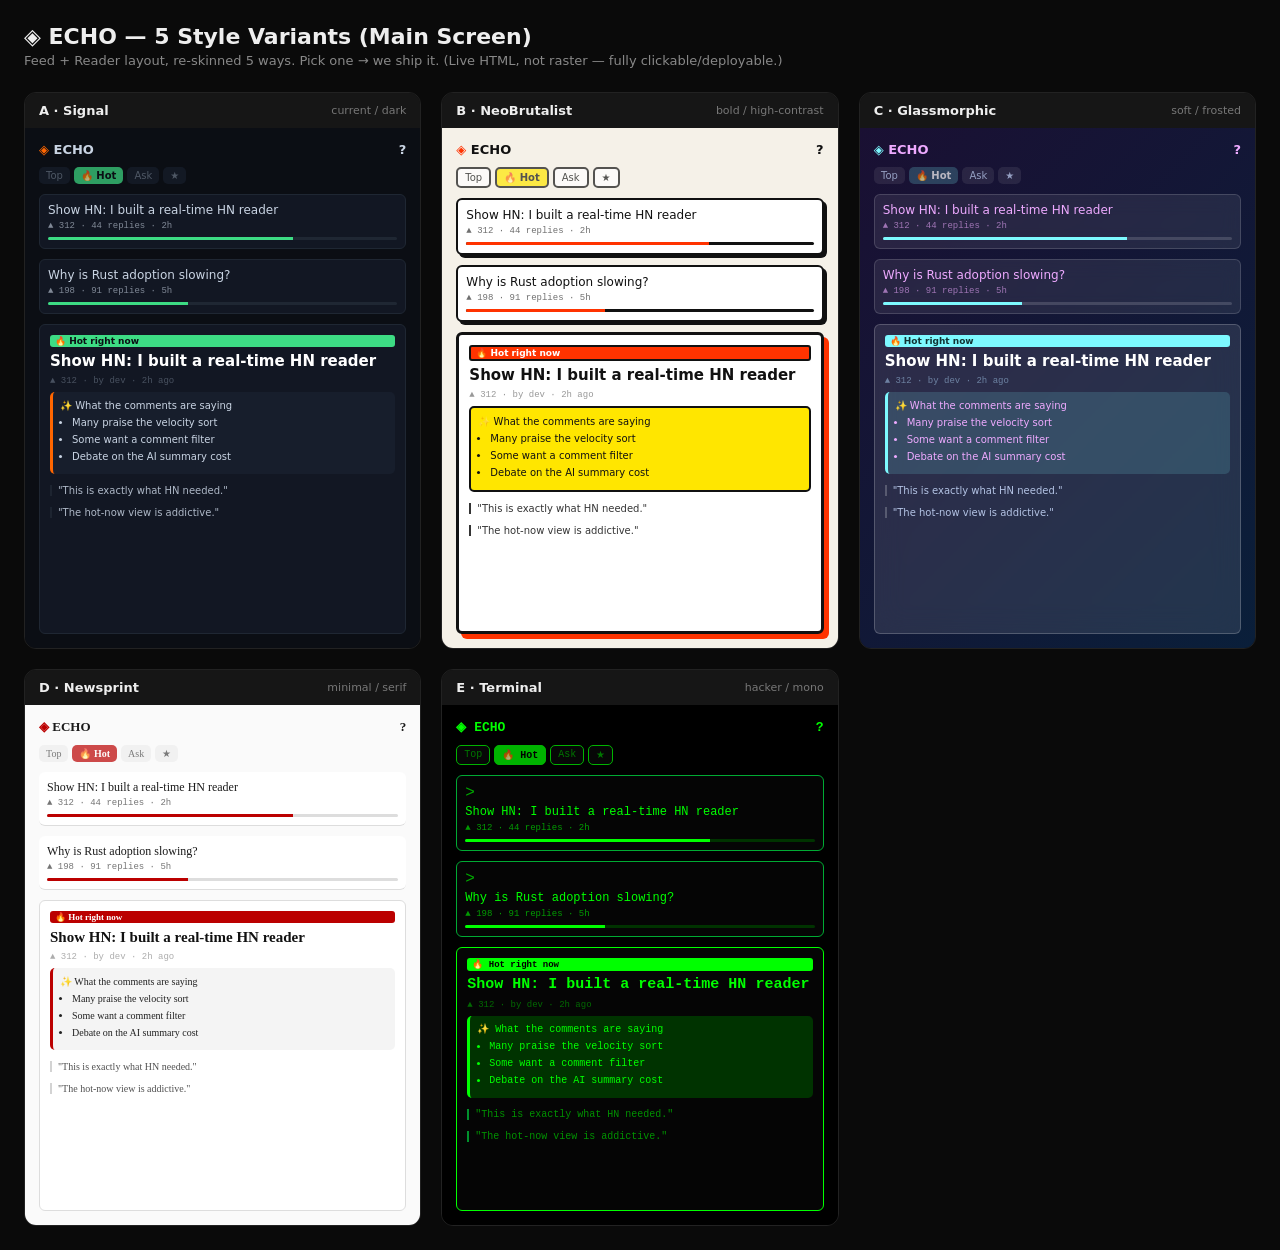
==== mockups.html @ e7157562 "Add 5 live HTML style variants of ECHO main screen (mockups.html)" ====
<!DOCTYPE html>
<html lang="en">
<head>
<meta charset="UTF-8">
<meta name="viewport" content="width=device-width, initial-scale=1.0">
<title>ECHO — 5 Style Variants (Main Screen)</title>
<style>
  *{box-sizing:border-box;margin:0;padding:0}
  body{font-family:-apple-system,system-ui,sans-serif;background:#0a0a0a;color:#eee;padding:24px}
  h1{font-size:22px;margin-bottom:4px;font-weight:700}
  .sub{color:#888;font-size:13px;margin-bottom:24px}
  .grid{display:grid;grid-template-columns:repeat(auto-fit,minmax(300px,1fr));gap:20px}
  .variant{border-radius:12px;overflow:hidden;border:1px solid #222}
  .variant h2{font-size:13px;padding:10px 14px;background:#161616;font-weight:600;display:flex;justify-content:space-between;align-items:center}
  .variant h2 span{font-size:11px;color:#777;font-weight:400}
  .screen{height:520px;overflow:hidden;position:relative}

  /* shared screen inner layout */
  .scr{height:100%;display:flex;flex-direction:column;padding:14px;gap:10px}
  .top{display:flex;justify-content:space-between;align-items:center;font-size:13px;font-weight:700}
  .tabs{display:flex;gap:4px;flex-wrap:wrap}
  .tab{font-size:10px;padding:3px 7px;border-radius:5px;opacity:.7}
  .tab.hot{font-weight:700}
  .row{display:flex;flex-direction:column;gap:3px;padding:8px;border-radius:6px}
  .rt{font-size:12px;font-weight:500;line-height:1.25}
  .rm{font-size:9px;opacity:.6;font-family:monospace}
  .bar{height:3px;border-radius:2px;overflow:hidden;margin-top:3px}
  .bar i{display:block;height:100%}
  .reader{flex:1;border-radius:6px;padding:10px;display:flex;flex-direction:column;gap:6px;overflow:hidden}
  .rh{font-size:15px;font-weight:700;line-height:1.1}
  .rmeta{font-size:9px;opacity:.6;font-family:monospace}
  .sum{border-radius:5px;padding:7px;font-size:10px;line-height:1.4}
  .sum li{margin:3px 0 3px 12px}
  .cm{border-left:2px solid;padding-left:6px;font-size:10px;margin-top:5px;opacity:.85}
  .badge{font-size:9px;padding:1px 5px;border-radius:3px;font-weight:700}

  /* ===== Variant A: SIGNAL (current) ===== */
  .A{background:#0B0E14;color:#C9D4E3}
  .A .top .g{color:#FF6600}
  .A .tab{background:#171E2C;color:#6B7787}
  .A .tab.hot{background:#3DDC84;color:#0B0E14}
  .A .row{background:#121723;border:1px solid #1F2733}
  .A .rt{color:#C9D4E3}
  .A .bar{background:#1F2733}.A .bar i{background:#3DDC84}
  .A .reader{background:#121723;border:1px solid #1F2733}
  .A .rh{color:#fff}.A .rmeta{color:#6B7787}
  .A .sum{background:#171E2C;border-left:3px solid #FF6600;color:#C9D4E3}
  .A .cm{border-color:#1F2733;color:#C9D4E3}
  .A .badge{background:#3DDC84;color:#0B0E14}

  /* ===== Variant B: NEOBRUTALIST ===== */
  .B{background:#F5F1E8;color:#111}
  .B .top .g{color:#FF3300}
  .B .tab{background:#fff;color:#111;border:2px solid #111}
  .B .tab.hot{background:#FFE600;border:2px solid #111}
  .B .row{background:#fff;border:2px solid #111;box-shadow:3px 3px 0 #111}
  .B .rt{color:#111}
  .B .bar{background:#111}.B .bar i{background:#FF3300}
  .B .reader{background:#fff;border:3px solid #111;box-shadow:5px 5px 0 #FF3300}
  .B .rh{color:#111}.B .rmeta{color:#555}
  .B .sum{background:#FFE600;border:2px solid #111;color:#111}
  .B .cm{border-color:#111;color:#111}
  .B .badge{background:#FF3300;color:#fff;border:2px solid #111}

  /* ===== Variant C: GLASSMORPHIC ===== */
  .C{background:linear-gradient(135deg,#1a1033,#0a1f3a);color:#eaf}
  .C .top .g{color:#7df9ff}
  .C .tab{background:rgba(255,255,255,.12);color:#cdf;backdrop-filter:blur(8px)}
  .C .tab.hot{background:rgba(125,249,255,.3);color:#fff}
  .C .row{background:rgba(255,255,255,.08);border:1px solid rgba(255,255,255,.15);backdrop-filter:blur(10px)}
  .C .rt{color:#eaf}.C .bar{background:rgba(255,255,255,.15)}.C .bar i{background:#7df9ff}
  .C .reader{background:rgba(255,255,255,.1);border:1px solid rgba(255,255,255,.2);backdrop-filter:blur(14px)}
  .C .rh{color:#fff}.C .rmeta{color:#9bd}
  .C .sum{background:rgba(125,249,255,.15);border-left:3px solid #7df9ff;color:#eaf}
  .C .cm{border-color:rgba(255,255,255,.25);color:#cdf}
  .C .badge{background:#7df9ff;color:#133}

  /* ===== Variant D: NEWSPRINT MINIMAL ===== */
  .D{background:#fafafa;color:#1a1a1a;font-family:Georgia,serif}
  .D .top .g{color:#b00;font-family:Georgia,serif}
  .D .tab{background:#eee;color:#444}
  .D .tab.hot{background:#b00;color:#fff}
  .D .row{background:#fff;border-bottom:1px solid #ddd}
  .D .rt{color:#1a1a1a;font-family:Georgia,serif}
  .D .bar{background:#ddd}.D .bar i{background:#b00}
  .D .reader{background:#fff;border:1px solid #ddd}
  .D .rh{color:#111;font-family:Georgia,serif}.D .rmeta{color:#777;font-family:monospace}
  .D .sum{background:#f4f4f4;border-left:3px solid #b00;color:#222;font-family:Georgia,serif}
  .D .cm{border-color:#ccc;color:#333;font-family:Georgia,serif}
  .D .badge{background:#b00;color:#fff}

  /* ===== Variant E: TERMINAL HACKER ===== */
  .E{background:#000;color:#0f0;font-family:"JetBrains Mono",monospace}
  .E .top .g{color:#0f0}
  .E .tab{background:#0a0a0a;color:#0a0; border:1px solid #0f0}
  .E .tab.hot{background:#0f0;color:#000}
  .E .row{background:#050505;border:1px solid #0a3}
  .E .rt{color:#0f0}
  .E .bar{background:#030}.E .bar i{background:#0f0}
  .E .reader{background:#050505;border:1px solid #0f0}
  .E .rh{color:#0f0}.E .rmeta{color:#0a0}
  .E .sum{background:#030;border-left:3px solid #0f0;color:#0f0}
  .E .cm{border-color:#0a3;color:#0a0}
  .E .badge{background:#0f0;color:#000}
  .E .row::before{content:"> ";color:#0a0}
</style>
</head>
<body>
<h1>◈ ECHO — 5 Style Variants (Main Screen)</h1>
<div class="sub">Feed + Reader layout, re-skinned 5 ways. Pick one → we ship it. (Live HTML, not raster — fully clickable/deployable.)</div>
<div class="grid">

  <!-- A: SIGNAL -->
  <div class="variant"><h2>A · Signal <span>current / dark</span></h2>
    <div class="screen"><div class="scr A">
      <div class="top"><span><span class="g">◈</span> ECHO</span><span>?</span></div>
      <div class="tabs"><span class="tab">Top</span><span class="tab hot">🔥 Hot</span><span class="tab">Ask</span><span class="tab">★</span></div>
      <div class="row"><div class="rt">Show HN: I built a real-time HN reader</div><div class="rm">▲ 312 · 44 replies · 2h</div><div class="bar"><i style="width:70%"></i></div></div>
      <div class="row"><div class="rt">Why is Rust adoption slowing?</div><div class="rm">▲ 198 · 91 replies · 5h</div><div class="bar"><i style="width:40%"></i></div></div>
      <div class="reader">
        <span class="badge">🔥 Hot right now</span>
        <div class="rh">Show HN: I built a real-time HN reader</div>
        <div class="rmeta">▲ 312 · by dev · 2h ago</div>
        <div class="sum">✨ What the comments are saying<ul><li>Many praise the velocity sort</li><li>Some want a comment filter</li><li>Debate on the AI summary cost</li></ul></div>
        <div class="cm">"This is exactly what HN needed."</div>
        <div class="cm">"The hot-now view is addictive."</div>
      </div>
    </div></div>
  </div>

  <!-- B: NEOBRUTALIST -->
  <div class="variant"><h2>B · NeoBrutalist <span>bold / high-contrast</span></h2>
    <div class="screen"><div class="scr B">
      <div class="top"><span><span class="g">◈</span> ECHO</span><span>?</span></div>
      <div class="tabs"><span class="tab">Top</span><span class="tab hot">🔥 Hot</span><span class="tab">Ask</span><span class="tab">★</span></div>
      <div class="row"><div class="rt">Show HN: I built a real-time HN reader</div><div class="rm">▲ 312 · 44 replies · 2h</div><div class="bar"><i style="width:70%"></i></div></div>
      <div class="row"><div class="rt">Why is Rust adoption slowing?</div><div class="rm">▲ 198 · 91 replies · 5h</div><div class="bar"><i style="width:40%"></i></div></div>
      <div class="reader">
        <span class="badge">🔥 Hot right now</span>
        <div class="rh">Show HN: I built a real-time HN reader</div>
        <div class="rmeta">▲ 312 · by dev · 2h ago</div>
        <div class="sum">✨ What the comments are saying<ul><li>Many praise the velocity sort</li><li>Some want a comment filter</li><li>Debate on the AI summary cost</li></ul></div>
        <div class="cm">"This is exactly what HN needed."</div>
        <div class="cm">"The hot-now view is addictive."</div>
      </div>
    </div></div>
  </div>

  <!-- C: GLASSMORPHIC -->
  <div class="variant"><h2>C · Glassmorphic <span>soft / frosted</span></h2>
    <div class="screen"><div class="scr C">
      <div class="top"><span><span class="g">◈</span> ECHO</span><span>?</span></div>
      <div class="tabs"><span class="tab">Top</span><span class="tab hot">🔥 Hot</span><span class="tab">Ask</span><span class="tab">★</span></div>
      <div class="row"><div class="rt">Show HN: I built a real-time HN reader</div><div class="rm">▲ 312 · 44 replies · 2h</div><div class="bar"><i style="width:70%"></i></div></div>
      <div class="row"><div class="rt">Why is Rust adoption slowing?</div><div class="rm">▲ 198 · 91 replies · 5h</div><div class="bar"><i style="width:40%"></i></div></div>
      <div class="reader">
        <span class="badge">🔥 Hot right now</span>
        <div class="rh">Show HN: I built a real-time HN reader</div>
        <div class="rmeta">▲ 312 · by dev · 2h ago</div>
        <div class="sum">✨ What the comments are saying<ul><li>Many praise the velocity sort</li><li>Some want a comment filter</li><li>Debate on the AI summary cost</li></ul></div>
        <div class="cm">"This is exactly what HN needed."</div>
        <div class="cm">"The hot-now view is addictive."</div>
      </div>
    </div></div>
  </div>

  <!-- D: NEWSPRINT -->
  <div class="variant"><h2>D · Newsprint <span>minimal / serif</span></h2>
    <div class="screen"><div class="scr D">
      <div class="top"><span><span class="g">◈</span> ECHO</span><span>?</span></div>
      <div class="tabs"><span class="tab">Top</span><span class="tab hot">🔥 Hot</span><span class="tab">Ask</span><span class="tab">★</span></div>
      <div class="row"><div class="rt">Show HN: I built a real-time HN reader</div><div class="rm">▲ 312 · 44 replies · 2h</div><div class="bar"><i style="width:70%"></i></div></div>
      <div class="row"><div class="rt">Why is Rust adoption slowing?</div><div class="rm">▲ 198 · 91 replies · 5h</div><div class="bar"><i style="width:40%"></i></div></div>
      <div class="reader">
        <span class="badge">🔥 Hot right now</span>
        <div class="rh">Show HN: I built a real-time HN reader</div>
        <div class="rmeta">▲ 312 · by dev · 2h ago</div>
        <div class="sum">✨ What the comments are saying<ul><li>Many praise the velocity sort</li><li>Some want a comment filter</li><li>Debate on the AI summary cost</li></ul></div>
        <div class="cm">"This is exactly what HN needed."</div>
        <div class="cm">"The hot-now view is addictive."</div>
      </div>
    </div></div>
  </div>

  <!-- E: TERMINAL -->
  <div class="variant"><h2>E · Terminal <span>hacker / mono</span></h2>
    <div class="screen"><div class="scr E">
      <div class="top"><span><span class="g">◈</span> ECHO</span><span>?</span></div>
      <div class="tabs"><span class="tab">Top</span><span class="tab hot">🔥 Hot</span><span class="tab">Ask</span><span class="tab">★</span></div>
      <div class="row"><div class="rt">Show HN: I built a real-time HN reader</div><div class="rm">▲ 312 · 44 replies · 2h</div><div class="bar"><i style="width:70%"></i></div></div>
      <div class="row"><div class="rt">Why is Rust adoption slowing?</div><div class="rm">▲ 198 · 91 replies · 5h</div><div class="bar"><i style="width:40%"></i></div></div>
      <div class="reader">
        <span class="badge">🔥 Hot right now</span>
        <div class="rh">Show HN: I built a real-time HN reader</div>
        <div class="rmeta">▲ 312 · by dev · 2h ago</div>
        <div class="sum">✨ What the comments are saying<ul><li>Many praise the velocity sort</li><li>Some want a comment filter</li><li>Debate on the AI summary cost</li></ul></div>
        <div class="cm">"This is exactly what HN needed."</div>
        <div class="cm">"The hot-now view is addictive."</div>
      </div>
    </div></div>
  </div>

</div>
</body>
</html>
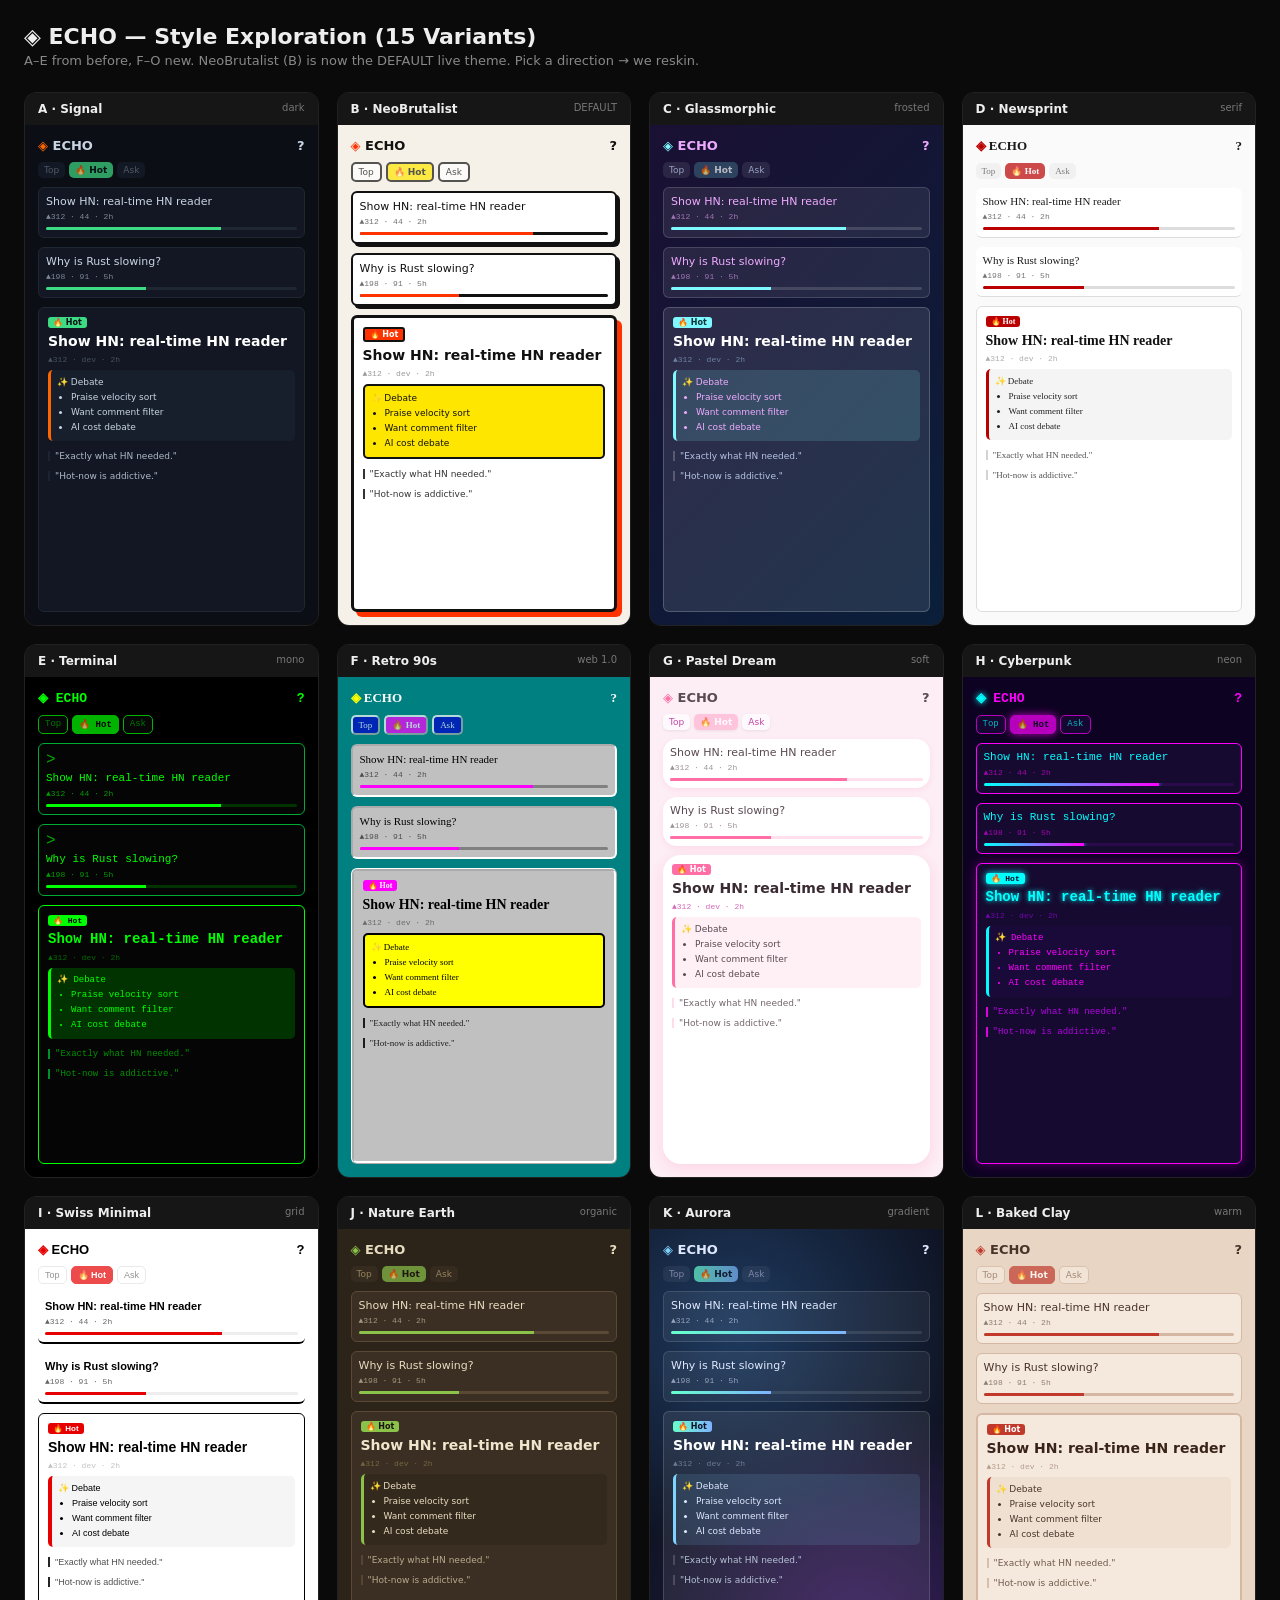
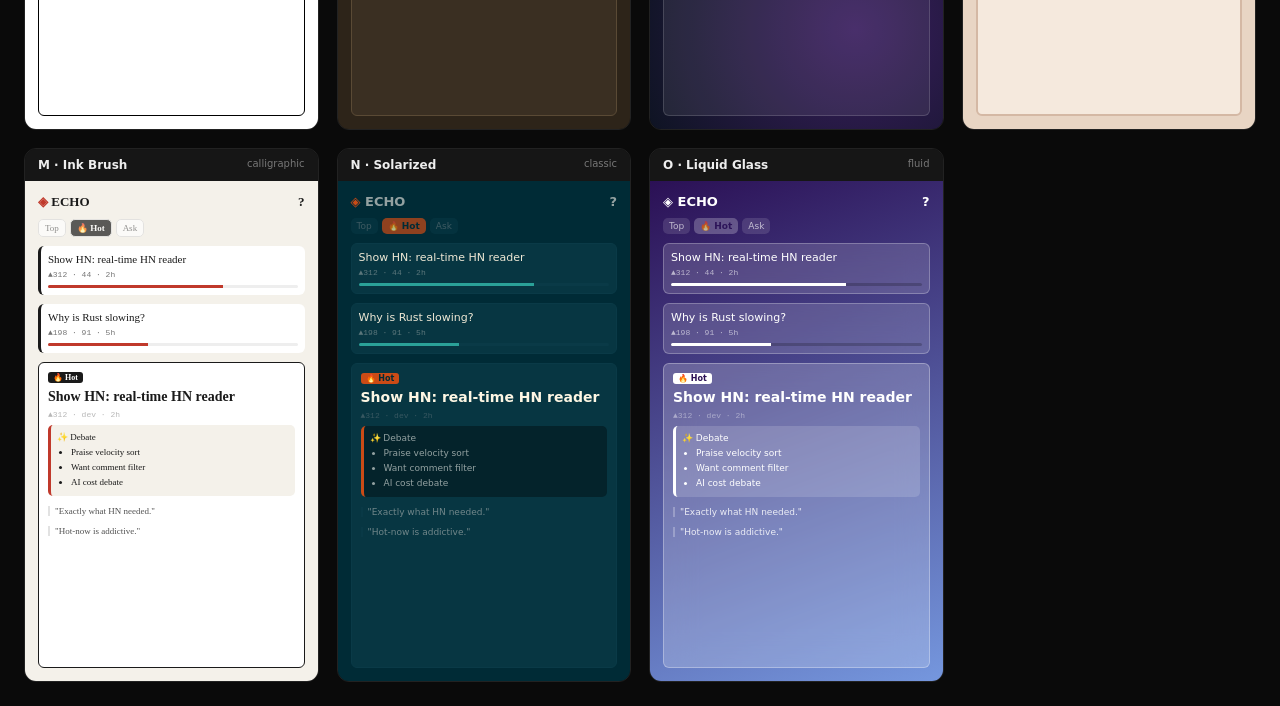
==== commit f1fd80e9: "Add 10 more style mockups (15 total: A-O) for ECHO exploration" ====
--- a/mockups.html
+++ b/mockups.html
@@ -3,203 +3,226 @@
 <head>
 <meta charset="UTF-8">
 <meta name="viewport" content="width=device-width, initial-scale=1.0">
-<title>ECHO — 5 Style Variants (Main Screen)</title>
+<title>ECHO — Style Exploration (15 Variants)</title>
 <style>
   *{box-sizing:border-box;margin:0;padding:0}
   body{font-family:-apple-system,system-ui,sans-serif;background:#0a0a0a;color:#eee;padding:24px}
   h1{font-size:22px;margin-bottom:4px;font-weight:700}
   .sub{color:#888;font-size:13px;margin-bottom:24px}
-  .grid{display:grid;grid-template-columns:repeat(auto-fit,minmax(300px,1fr));gap:20px}
+  .grid{display:grid;grid-template-columns:repeat(auto-fit,minmax(280px,1fr));gap:18px}
   .variant{border-radius:12px;overflow:hidden;border:1px solid #222}
-  .variant h2{font-size:13px;padding:10px 14px;background:#161616;font-weight:600;display:flex;justify-content:space-between;align-items:center}
-  .variant h2 span{font-size:11px;color:#777;font-weight:400}
-  .screen{height:520px;overflow:hidden;position:relative}
-
-  /* shared screen inner layout */
-  .scr{height:100%;display:flex;flex-direction:column;padding:14px;gap:10px}
+  .variant h2{font-size:12px;padding:9px 13px;background:#161616;font-weight:600;display:flex;justify-content:space-between}
+  .variant h2 span{font-size:10px;color:#777;font-weight:400}
+  .screen{height:500px;overflow:hidden}
+  .scr{height:100%;display:flex;flex-direction:column;padding:13px;gap:9px}
   .top{display:flex;justify-content:space-between;align-items:center;font-size:13px;font-weight:700}
   .tabs{display:flex;gap:4px;flex-wrap:wrap}
-  .tab{font-size:10px;padding:3px 7px;border-radius:5px;opacity:.7}
+  .tab{font-size:9px;padding:3px 6px;border-radius:5px;opacity:.7}
   .tab.hot{font-weight:700}
-  .row{display:flex;flex-direction:column;gap:3px;padding:8px;border-radius:6px}
-  .rt{font-size:12px;font-weight:500;line-height:1.25}
-  .rm{font-size:9px;opacity:.6;font-family:monospace}
+  .row{display:flex;flex-direction:column;gap:3px;padding:7px;border-radius:6px}
+  .rt{font-size:11px;font-weight:500;line-height:1.25}
+  .rm{font-size:8px;opacity:.6;font-family:monospace}
   .bar{height:3px;border-radius:2px;overflow:hidden;margin-top:3px}
   .bar i{display:block;height:100%}
-  .reader{flex:1;border-radius:6px;padding:10px;display:flex;flex-direction:column;gap:6px;overflow:hidden}
-  .rh{font-size:15px;font-weight:700;line-height:1.1}
-  .rmeta{font-size:9px;opacity:.6;font-family:monospace}
-  .sum{border-radius:5px;padding:7px;font-size:10px;line-height:1.4}
-  .sum li{margin:3px 0 3px 12px}
-  .cm{border-left:2px solid;padding-left:6px;font-size:10px;margin-top:5px;opacity:.85}
-  .badge{font-size:9px;padding:1px 5px;border-radius:3px;font-weight:700}
-
-  /* ===== Variant A: SIGNAL (current) ===== */
+  .reader{flex:1;border-radius:6px;padding:9px;display:flex;flex-direction:column;gap:6px;overflow:hidden}
+  .rh{font-size:14px;font-weight:700;line-height:1.1}
+  .rmeta{font-size:8px;opacity:.6;font-family:monospace}
+  .sum{border-radius:5px;padding:6px;font-size:9px;line-height:1.4}
+  .sum ul{margin:3px 0 0 14px}
+  .sum li{margin:2px 0}
+  .cm{border-left:2px solid;padding-left:5px;font-size:9px;margin-top:4px;opacity:.85}
+  .badge{font-size:8px;padding:1px 5px;border-radius:3px;font-weight:700;align-self:flex-start}
+
+  /* A SIGNAL */
   .A{background:#0B0E14;color:#C9D4E3}
-  .A .top .g{color:#FF6600}
-  .A .tab{background:#171E2C;color:#6B7787}
-  .A .tab.hot{background:#3DDC84;color:#0B0E14}
-  .A .row{background:#121723;border:1px solid #1F2733}
-  .A .rt{color:#C9D4E3}
-  .A .bar{background:#1F2733}.A .bar i{background:#3DDC84}
-  .A .reader{background:#121723;border:1px solid #1F2733}
-  .A .rh{color:#fff}.A .rmeta{color:#6B7787}
-  .A .sum{background:#171E2C;border-left:3px solid #FF6600;color:#C9D4E3}
-  .A .cm{border-color:#1F2733;color:#C9D4E3}
-  .A .badge{background:#3DDC84;color:#0B0E14}
-
-  /* ===== Variant B: NEOBRUTALIST ===== */
+  .A .top .g{color:#FF6600}.A .tab{background:#171E2C;color:#6B7787}.A .tab.hot{background:#3DDC84;color:#0B0E14}
+  .A .row{background:#121723;border:1px solid #1F2733}.A .rt{color:#C9D4E3}.A .bar{background:#1F2733}.A .bar i{background:#3DDC84}
+  .A .reader{background:#121723;border:1px solid #1F2733}.A .rh{color:#fff}.A .rmeta{color:#6B7787}
+  .A .sum{background:#171E2C;border-left:3px solid #FF6600;color:#C9D4E3}.A .cm{border-color:#1F2733;color:#C9D4E3}.A .badge{background:#3DDC84;color:#0B0E14}
+
+  /* B NEOBRUTALIST */
   .B{background:#F5F1E8;color:#111}
   .B .top .g{color:#FF3300}
   .B .tab{background:#fff;color:#111;border:2px solid #111}
   .B .tab.hot{background:#FFE600;border:2px solid #111}
   .B .row{background:#fff;border:2px solid #111;box-shadow:3px 3px 0 #111}
-  .B .rt{color:#111}
-  .B .bar{background:#111}.B .bar i{background:#FF3300}
+  .B .rt{color:#111}.B .bar{background:#111}.B .bar i{background:#FF3300}
   .B .reader{background:#fff;border:3px solid #111;box-shadow:5px 5px 0 #FF3300}
   .B .rh{color:#111}.B .rmeta{color:#555}
   .B .sum{background:#FFE600;border:2px solid #111;color:#111}
-  .B .cm{border-color:#111;color:#111}
-  .B .badge{background:#FF3300;color:#fff;border:2px solid #111}
-
-  /* ===== Variant C: GLASSMORPHIC ===== */
+  .B .cm{border-color:#111;color:#111}.B .badge{background:#FF3300;color:#fff;border:2px solid #111}
+
+  /* C GLASSMORPHIC */
   .C{background:linear-gradient(135deg,#1a1033,#0a1f3a);color:#eaf}
   .C .top .g{color:#7df9ff}
-  .C .tab{background:rgba(255,255,255,.12);color:#cdf;backdrop-filter:blur(8px)}
-  .C .tab.hot{background:rgba(125,249,255,.3);color:#fff}
-  .C .row{background:rgba(255,255,255,.08);border:1px solid rgba(255,255,255,.15);backdrop-filter:blur(10px)}
+  .C .tab{background:rgba(255,255,255,.12);color:#cdf}.C .tab.hot{background:rgba(125,249,255,.3);color:#fff}
+  .C .row{background:rgba(255,255,255,.08);border:1px solid rgba(255,255,255,.15)}
   .C .rt{color:#eaf}.C .bar{background:rgba(255,255,255,.15)}.C .bar i{background:#7df9ff}
-  .C .reader{background:rgba(255,255,255,.1);border:1px solid rgba(255,255,255,.2);backdrop-filter:blur(14px)}
+  .C .reader{background:rgba(255,255,255,.1);border:1px solid rgba(255,255,255,.2)}
   .C .rh{color:#fff}.C .rmeta{color:#9bd}
   .C .sum{background:rgba(125,249,255,.15);border-left:3px solid #7df9ff;color:#eaf}
-  .C .cm{border-color:rgba(255,255,255,.25);color:#cdf}
-  .C .badge{background:#7df9ff;color:#133}
-
-  /* ===== Variant D: NEWSPRINT MINIMAL ===== */
+  .C .cm{border-color:rgba(255,255,255,.25);color:#cdf}.C .badge{background:#7df9ff;color:#133}
+
+  /* D NEWSPRINT */
   .D{background:#fafafa;color:#1a1a1a;font-family:Georgia,serif}
-  .D .top .g{color:#b00;font-family:Georgia,serif}
-  .D .tab{background:#eee;color:#444}
-  .D .tab.hot{background:#b00;color:#fff}
-  .D .row{background:#fff;border-bottom:1px solid #ddd}
-  .D .rt{color:#1a1a1a;font-family:Georgia,serif}
+  .D .top .g{color:#b00}
+  .D .tab{background:#eee;color:#444}.D .tab.hot{background:#b00;color:#fff}
+  .D .row{background:#fff;border-bottom:1px solid #ddd}.D .rt{color:#1a1a1a}
   .D .bar{background:#ddd}.D .bar i{background:#b00}
-  .D .reader{background:#fff;border:1px solid #ddd}
-  .D .rh{color:#111;font-family:Georgia,serif}.D .rmeta{color:#777;font-family:monospace}
-  .D .sum{background:#f4f4f4;border-left:3px solid #b00;color:#222;font-family:Georgia,serif}
-  .D .cm{border-color:#ccc;color:#333;font-family:Georgia,serif}
-  .D .badge{background:#b00;color:#fff}
-
-  /* ===== Variant E: TERMINAL HACKER ===== */
+  .D .reader{background:#fff;border:1px solid #ddd}.D .rh{color:#111}.D .rmeta{color:#777;font-family:monospace}
+  .D .sum{background:#f4f4f4;border-left:3px solid #b00;color:#222}.D .cm{border-color:#ccc;color:#333}.D .badge{background:#b00;color:#fff}
+
+  /* E TERMINAL */
   .E{background:#000;color:#0f0;font-family:"JetBrains Mono",monospace}
   .E .top .g{color:#0f0}
-  .E .tab{background:#0a0a0a;color:#0a0; border:1px solid #0f0}
-  .E .tab.hot{background:#0f0;color:#000}
-  .E .row{background:#050505;border:1px solid #0a3}
-  .E .rt{color:#0f0}
-  .E .bar{background:#030}.E .bar i{background:#0f0}
-  .E .reader{background:#050505;border:1px solid #0f0}
-  .E .rh{color:#0f0}.E .rmeta{color:#0a0}
-  .E .sum{background:#030;border-left:3px solid #0f0;color:#0f0}
-  .E .cm{border-color:#0a3;color:#0a0}
-  .E .badge{background:#0f0;color:#000}
+  .E .tab{background:#0a0a0a;color:#0a0;border:1px solid #0f0}.E .tab.hot{background:#0f0;color:#000}
+  .E .row{background:#050505;border:1px solid #0a3}.E .rt{color:#0f0}.E .bar{background:#030}.E .bar i{background:#0f0}
+  .E .reader{background:#050505;border:1px solid #0f0}.E .rh{color:#0f0}.E .rmeta{color:#0a0}
+  .E .sum{background:#030;border-left:3px solid #0f0;color:#0f0}.E .cm{border-color:#0a3;color:#0a0}.E .badge{background:#0f0;color:#000}
   .E .row::before{content:"> ";color:#0a0}
+
+  /* F RETRO 90S */
+  .F{background:#008080;color:#fff;font-family:"Comic Sans MS",cursive}
+  .F .top .g{color:#ff0}
+  .F .tab{background:#0000cd;color:#fff;border:2px outset #fff}.F .tab.hot{background:#ff00ff;color:#fff}
+  .F .row{background:#c0c0c0;color:#000;border:2px inset #fff}.F .rt{color:#000}
+  .F .bar{background:#808080}.F .bar i{background:#ff00ff}
+  .F .reader{background:#c0c0c0;color:#000;border:3px ridge #fff}.F .rh{color:#000}.F .rmeta{color:#333;font-family:monospace}
+  .F .sum{background:#ffff00;color:#000;border:2px solid #000}.F .cm{border-color:#000;color:#000}.F .badge{background:#ff00ff;color:#fff}
+
+  /* G PASTEL DREAM */
+  .G{background:#fdeef5;color:#5a4a52}
+  .G .top .g{color:#ff6fa5}
+  .G .tab{background:#fff;color:#a08;box-shadow:0 1px 3px rgba(0,0,0,.1)}.G .tab.hot{background:#ffb3d1;color:#fff}
+  .G .row{background:#fff;color:#5a4a52;border-radius:14px;box-shadow:0 2px 6px rgba(255,111,165,.15)}
+  .G .rt{color:#5a4a52}.G .bar{background:#ffe0ec}.G .bar i{background:#ff6fa5}
+  .G .reader{background:#fff;border-radius:18px;box-shadow:0 4px 16px rgba(255,111,165,.2)}
+  .G .rh{color:#3a2a32}.G .rmeta{color:#b08;font-family:monospace}
+  .G .sum{background:#fff0f6;border-left:3px solid #ff6fa5;color:#5a4a52}
+  .G .cm{border-color:#ffd6e8;color:#5a4a52}.G .badge{background:#ff6fa5;color:#fff}
+
+  /* H CYBERPUNK */
+  .H{background:#0d0221;color:#f0f;font-family:"Courier New",monospace}
+  .H .top .g{color:#0ff;text-shadow:0 0 6px #0ff}
+  .H .tab{background:#1a0a3a;color:#0ff;border:1px solid #f0f}.H .tab.hot{background:#f0f;color:#0d0221;box-shadow:0 0 8px #f0f}
+  .H .row{background:#160a30;border:1px solid #f0f}.H .rt{color:#0ff}
+  .H .bar{background:#2a0a4a}.H .bar i{background:linear-gradient(90deg,#0ff,#f0f);box-shadow:0 0 5px #0ff}
+  .H .reader{background:#160a30;border:1px solid #f0f;box-shadow:0 0 12px rgba(255,0,255,.3)}
+  .H .rh{color:#0ff;text-shadow:0 0 5px #0ff}.H .rmeta{color:#a0f;font-family:monospace}
+  .H .sum{background:#1a0a3a;border-left:3px solid #0ff;color:#f0f}
+  .H .cm{border-color:#f0f;color:#c0f}.H .badge{background:#0ff;color:#0d0221;box-shadow:0 0 6px #0ff}
+
+  /* I SWISS MINIMAL */
+  .I{background:#fff;color:#000;font-family:"Helvetica Neue",Arial,sans-serif}
+  .I .top .g{color:#e60000}
+  .I .tab{background:#fff;color:#666;border:1px solid #e0e0e0}.I .tab.hot{background:#e60000;color:#fff;border-color:#e60000}
+  .I .row{background:#fff;border-bottom:2px solid #000}.I .rt{color:#000;font-weight:600}
+  .I .bar{background:#eee}.I .bar i{background:#e60000}
+  .I .reader{background:#fff;border:1px solid #000}
+  .I .rh{color:#000;font-weight:700}.I .rmeta{color:#999;font-family:monospace}
+  .I .sum{background:#f5f5f5;border-left:4px solid #e60000;color:#000}
+  .I .cm{border-color:#000;color:#333}.I .badge{background:#e60000;color:#fff}
+
+  /* J NATURE EARTH */
+  .J{background:#2d2419;color:#e8dcc0}
+  .J .top .g{color:#8bc34a}
+  .J .tab{background:#3a2f22;color:#c0a878}.J .tab.hot{background:#8bc34a;color:#1a1410}
+  .J .row{background:#3a2f22;border:1px solid #5a4a35}.J .rt{color:#e8dcc0}
+  .J .bar{background:#5a4a35}.J .bar i{background:#8bc34a}
+  .J .reader{background:#3a2f22;border:1px solid #5a4a35}
+  .J .rh{color:#f0e6cc}.J .rmeta{color:#a08858;font-family:monospace}
+  .J .sum{background:#34291d;border-left:3px solid #8bc34a;color:#e8dcc0}
+  .J .cm{border-color:#5a4a35;color:#d0c0a0}.J .badge{background:#8bc34a;color:#1a1410}
+
+  /* K AURORA */
+  .K{background:#0f1424;color:#dfe8ff;background-image:radial-gradient(circle at 30% 20%,#1e3a5f 0%,transparent 50%),radial-gradient(circle at 70% 80%,#3a1e5f 0%,transparent 50%)}
+  .K .top .g{color:#7fd4ff}
+  .K .tab{background:rgba(255,255,255,.08);color:#aac}.K .tab.hot{background:linear-gradient(90deg,#66ffcc,#7fb3ff);color:#0f1424}
+  .K .row{background:rgba(255,255,255,.06);border:1px solid rgba(255,255,255,.12)}.K .rt{color:#dfe8ff}
+  .K .bar{background:rgba(255,255,255,.1)}.K .bar i{background:linear-gradient(90deg,#66ffcc,#7fb3ff)}
+  .K .reader{background:rgba(255,255,255,.08);border:1px solid rgba(255,255,255,.15)}
+  .K .rh{color:#fff}.K .rmeta{color:#9ab;font-family:monospace}
+  .K .sum{background:rgba(127,212,255,.12);border-left:3px solid #7fd4ff;color:#dfe8ff}
+  .K .cm{border-color:rgba(255,255,255,.2);color:#cde}.K .badge{background:linear-gradient(90deg,#66ffcc,#7fb3ff);color:#0f1424}
+
+  /* L BAKED CLAY */
+  .L{background:#e8d5c4;color:#4a342a}
+  .L .top .g{color:#c0392b}
+  .L .tab{background:#f5e9dd;color:#8a6a58;border:1px solid #d4b8a4}.L .tab.hot{background:#c0392b;color:#fff;border-color:#c0392b}
+  .L .row{background:#f5e9dd;border:1px solid #d4b8a4}.L .rt{color:#4a342a}
+  .L .bar{background:#d4b8a4}.L .bar i{background:#c0392b}
+  .L .reader{background:#f5e9dd;border:2px solid #d4b8a4}
+  .L .rh{color:#3a241a}.L .rmeta{color:#8a6a58;font-family:monospace}
+  .L .sum{background:#efe0d2;border-left:3px solid #c0392b;color:#4a342a}
+  .L .cm{border-color:#d4b8a4;color:#5a4234}.L .badge{background:#c0392b;color:#fff}
+
+  /* M INK BRUSH */
+  .M{background:#f4f1ea;color:#1a1a1a;font-family:"Songti SC","STSong",serif}
+  .M .top .g{color:#c0392b}
+  .M .tab{background:#fff;color:#666;border:1px solid #ddd}.M .tab.hot{background:#1a1a1a;color:#fff}
+  .M .row{background:#fff;border-left:3px solid #1a1a1a}.M .rt{color:#1a1a1a}
+  .M .bar{background:#eee}.M .bar i{background:#c0392b}
+  .M .reader{background:#fff;border:1px solid #1a1a1a}
+  .M .rh{color:#1a1a1a;font-weight:700}.M .rmeta{color:#888;font-family:monospace}
+  .M .sum{background:#f4f1ea;border-left:3px solid #c0392b;color:#1a1a1a}
+  .M .cm{border-color:#ddd;color:#333}.M .badge{background:#1a1a1a;color:#fff}
+
+  /* N SOLARIZED */
+  .N{background:#002b36;color:#93a1a1}
+  .N .top .g{color:#cb4b16}
+  .N .tab{background:#073642;color:#586e75}.N .tab.hot{background:#cb4b16;color:#002b36}
+  .N .row{background:#073642;border:1px solid #0a3a47}.N .rt{color:#eee8d5}
+  .N .bar{background:#0a3a47}.N .bar i{background:#2aa198}
+  .N .reader{background:#073642;border:1px solid #0a3a47}
+  .N .rh{color:#fdf6e3}.N .rmeta{color:#586e75;font-family:monospace}
+  .N .sum{background:#04232b;border-left:3px solid #cb4b16;color:#93a1a1}
+  .N .cm{border-color:#0a3a47;color:#839496}.N .badge{background:#cb4b16;color:#002b36}
+
+  /* O LIQUID GLASS */
+  .O{background:linear-gradient(160deg,#2b1055,#7597de);color:#fff}
+  .O .top .g{color:#fff}
+  .O .tab{background:rgba(255,255,255,.18);color:#fff;backdrop-filter:blur(10px)}.O .tab.hot{background:rgba(255,255,255,.35);color:#2b1055}
+  .O .row{background:rgba(255,255,255,.15);backdrop-filter:blur(12px);border:1px solid rgba(255,255,255,.25)}.O .rt{color:#fff}
+  .O .bar{background:rgba(0,0,0,.2)}.O .bar i{background:#fff}
+  .O .reader{background:rgba(255,255,255,.2);backdrop-filter:blur(16px);border:1px solid rgba(255,255,255,.3)}
+  .O .rh{color:#fff}.O .rmeta{color:rgba(255,255,255,.7);font-family:monospace}
+  .O .sum{background:rgba(255,255,255,.15);border-left:3px solid #fff;color:#fff}
+  .O .cm{border-color:rgba(255,255,255,.3);color:#fff}.O .badge{background:#fff;color:#2b1055}
 </style>
 </head>
 <body>
-<h1>◈ ECHO — 5 Style Variants (Main Screen)</h1>
-<div class="sub">Feed + Reader layout, re-skinned 5 ways. Pick one → we ship it. (Live HTML, not raster — fully clickable/deployable.)</div>
+<h1>◈ ECHO — Style Exploration (15 Variants)</h1>
+<div class="sub">A–E from before, F–O new. NeoBrutalist (B) is now the DEFAULT live theme. Pick a direction → we reskin.</div>
 <div class="grid">
-
-  <!-- A: SIGNAL -->
-  <div class="variant"><h2>A · Signal <span>current / dark</span></h2>
-    <div class="screen"><div class="scr A">
-      <div class="top"><span><span class="g">◈</span> ECHO</span><span>?</span></div>
-      <div class="tabs"><span class="tab">Top</span><span class="tab hot">🔥 Hot</span><span class="tab">Ask</span><span class="tab">★</span></div>
-      <div class="row"><div class="rt">Show HN: I built a real-time HN reader</div><div class="rm">▲ 312 · 44 replies · 2h</div><div class="bar"><i style="width:70%"></i></div></div>
-      <div class="row"><div class="rt">Why is Rust adoption slowing?</div><div class="rm">▲ 198 · 91 replies · 5h</div><div class="bar"><i style="width:40%"></i></div></div>
-      <div class="reader">
-        <span class="badge">🔥 Hot right now</span>
-        <div class="rh">Show HN: I built a real-time HN reader</div>
-        <div class="rmeta">▲ 312 · by dev · 2h ago</div>
-        <div class="sum">✨ What the comments are saying<ul><li>Many praise the velocity sort</li><li>Some want a comment filter</li><li>Debate on the AI summary cost</li></ul></div>
-        <div class="cm">"This is exactly what HN needed."</div>
-        <div class="cm">"The hot-now view is addictive."</div>
-      </div>
-    </div></div>
-  </div>
-
-  <!-- B: NEOBRUTALIST -->
-  <div class="variant"><h2>B · NeoBrutalist <span>bold / high-contrast</span></h2>
-    <div class="screen"><div class="scr B">
-      <div class="top"><span><span class="g">◈</span> ECHO</span><span>?</span></div>
-      <div class="tabs"><span class="tab">Top</span><span class="tab hot">🔥 Hot</span><span class="tab">Ask</span><span class="tab">★</span></div>
-      <div class="row"><div class="rt">Show HN: I built a real-time HN reader</div><div class="rm">▲ 312 · 44 replies · 2h</div><div class="bar"><i style="width:70%"></i></div></div>
-      <div class="row"><div class="rt">Why is Rust adoption slowing?</div><div class="rm">▲ 198 · 91 replies · 5h</div><div class="bar"><i style="width:40%"></i></div></div>
-      <div class="reader">
-        <span class="badge">🔥 Hot right now</span>
-        <div class="rh">Show HN: I built a real-time HN reader</div>
-        <div class="rmeta">▲ 312 · by dev · 2h ago</div>
-        <div class="sum">✨ What the comments are saying<ul><li>Many praise the velocity sort</li><li>Some want a comment filter</li><li>Debate on the AI summary cost</li></ul></div>
-        <div class="cm">"This is exactly what HN needed."</div>
-        <div class="cm">"The hot-now view is addictive."</div>
-      </div>
-    </div></div>
-  </div>
-
-  <!-- C: GLASSMORPHIC -->
-  <div class="variant"><h2>C · Glassmorphic <span>soft / frosted</span></h2>
-    <div class="screen"><div class="scr C">
-      <div class="top"><span><span class="g">◈</span> ECHO</span><span>?</span></div>
-      <div class="tabs"><span class="tab">Top</span><span class="tab hot">🔥 Hot</span><span class="tab">Ask</span><span class="tab">★</span></div>
-      <div class="row"><div class="rt">Show HN: I built a real-time HN reader</div><div class="rm">▲ 312 · 44 replies · 2h</div><div class="bar"><i style="width:70%"></i></div></div>
-      <div class="row"><div class="rt">Why is Rust adoption slowing?</div><div class="rm">▲ 198 · 91 replies · 5h</div><div class="bar"><i style="width:40%"></i></div></div>
-      <div class="reader">
-        <span class="badge">🔥 Hot right now</span>
-        <div class="rh">Show HN: I built a real-time HN reader</div>
-        <div class="rmeta">▲ 312 · by dev · 2h ago</div>
-        <div class="sum">✨ What the comments are saying<ul><li>Many praise the velocity sort</li><li>Some want a comment filter</li><li>Debate on the AI summary cost</li></ul></div>
-        <div class="cm">"This is exactly what HN needed."</div>
-        <div class="cm">"The hot-now view is addictive."</div>
-      </div>
-    </div></div>
-  </div>
-
-  <!-- D: NEWSPRINT -->
-  <div class="variant"><h2>D · Newsprint <span>minimal / serif</span></h2>
-    <div class="screen"><div class="scr D">
-      <div class="top"><span><span class="g">◈</span> ECHO</span><span>?</span></div>
-      <div class="tabs"><span class="tab">Top</span><span class="tab hot">🔥 Hot</span><span class="tab">Ask</span><span class="tab">★</span></div>
-      <div class="row"><div class="rt">Show HN: I built a real-time HN reader</div><div class="rm">▲ 312 · 44 replies · 2h</div><div class="bar"><i style="width:70%"></i></div></div>
-      <div class="row"><div class="rt">Why is Rust adoption slowing?</div><div class="rm">▲ 198 · 91 replies · 5h</div><div class="bar"><i style="width:40%"></i></div></div>
-      <div class="reader">
-        <span class="badge">🔥 Hot right now</span>
-        <div class="rh">Show HN: I built a real-time HN reader</div>
-        <div class="rmeta">▲ 312 · by dev · 2h ago</div>
-        <div class="sum">✨ What the comments are saying<ul><li>Many praise the velocity sort</li><li>Some want a comment filter</li><li>Debate on the AI summary cost</li></ul></div>
-        <div class="cm">"This is exactly what HN needed."</div>
-        <div class="cm">"The hot-now view is addictive."</div>
-      </div>
-    </div></div>
-  </div>
-
-  <!-- E: TERMINAL -->
-  <div class="variant"><h2>E · Terminal <span>hacker / mono</span></h2>
-    <div class="screen"><div class="scr E">
-      <div class="top"><span><span class="g">◈</span> ECHO</span><span>?</span></div>
-      <div class="tabs"><span class="tab">Top</span><span class="tab hot">🔥 Hot</span><span class="tab">Ask</span><span class="tab">★</span></div>
-      <div class="row"><div class="rt">Show HN: I built a real-time HN reader</div><div class="rm">▲ 312 · 44 replies · 2h</div><div class="bar"><i style="width:70%"></i></div></div>
-      <div class="row"><div class="rt">Why is Rust adoption slowing?</div><div class="rm">▲ 198 · 91 replies · 5h</div><div class="bar"><i style="width:40%"></i></div></div>
-      <div class="reader">
-        <span class="badge">🔥 Hot right now</span>
-        <div class="rh">Show HN: I built a real-time HN reader</div>
-        <div class="rmeta">▲ 312 · by dev · 2h ago</div>
-        <div class="sum">✨ What the comments are saying<ul><li>Many praise the velocity sort</li><li>Some want a comment filter</li><li>Debate on the AI summary cost</li></ul></div>
-        <div class="cm">"This is exactly what HN needed."</div>
-        <div class="cm">"The hot-now view is addictive."</div>
-      </div>
-    </div></div>
-  </div>
-
+  <div class="variant"><h2>A · Signal <span>dark</span></h2><div class="screen"><div class="scr A"><div class="top"><span><span class="g">◈</span> ECHO</span><span>?</span></div><div class="tabs"><span class="tab">Top</span><span class="tab hot">🔥 Hot</span><span class="tab">Ask</span></div><div class="row"><div class="rt">Show HN: real-time HN reader</div><div class="rm">▲312 · 44 · 2h</div><div class="bar"><i style="width:70%"></i></div></div><div class="row"><div class="rt">Why is Rust slowing?</div><div class="rm">▲198 · 91 · 5h</div><div class="bar"><i style="width:40%"></i></div></div><div class="reader"><span class="badge">🔥 Hot</span><div class="rh">Show HN: real-time HN reader</div><div class="rmeta">▲312 · dev · 2h</div><div class="sum">✨ Debate<ul><li>Praise velocity sort</li><li>Want comment filter</li><li>AI cost debate</li></ul></div><div class="cm">"Exactly what HN needed."</div><div class="cm">"Hot-now is addictive."</div></div></div></div></div>
+
+  <div class="variant"><h2>B · NeoBrutalist <span>DEFAULT</span></h2><div class="screen"><div class="scr B"><div class="top"><span><span class="g">◈</span> ECHO</span><span>?</span></div><div class="tabs"><span class="tab">Top</span><span class="tab hot">🔥 Hot</span><span class="tab">Ask</span></div><div class="row"><div class="rt">Show HN: real-time HN reader</div><div class="rm">▲312 · 44 · 2h</div><div class="bar"><i style="width:70%"></i></div></div><div class="row"><div class="rt">Why is Rust slowing?</div><div class="rm">▲198 · 91 · 5h</div><div class="bar"><i style="width:40%"></i></div></div><div class="reader"><span class="badge">🔥 Hot</span><div class="rh">Show HN: real-time HN reader</div><div class="rmeta">▲312 · dev · 2h</div><div class="sum">✨ Debate<ul><li>Praise velocity sort</li><li>Want comment filter</li><li>AI cost debate</li></ul></div><div class="cm">"Exactly what HN needed."</div><div class="cm">"Hot-now is addictive."</div></div></div></div></div>
+
+  <div class="variant"><h2>C · Glassmorphic <span>frosted</span></h2><div class="screen"><div class="scr C"><div class="top"><span><span class="g">◈</span> ECHO</span><span>?</span></div><div class="tabs"><span class="tab">Top</span><span class="tab hot">🔥 Hot</span><span class="tab">Ask</span></div><div class="row"><div class="rt">Show HN: real-time HN reader</div><div class="rm">▲312 · 44 · 2h</div><div class="bar"><i style="width:70%"></i></div></div><div class="row"><div class="rt">Why is Rust slowing?</div><div class="rm">▲198 · 91 · 5h</div><div class="bar"><i style="width:40%"></i></div></div><div class="reader"><span class="badge">🔥 Hot</span><div class="rh">Show HN: real-time HN reader</div><div class="rmeta">▲312 · dev · 2h</div><div class="sum">✨ Debate<ul><li>Praise velocity sort</li><li>Want comment filter</li><li>AI cost debate</li></ul></div><div class="cm">"Exactly what HN needed."</div><div class="cm">"Hot-now is addictive."</div></div></div></div></div>
+
+  <div class="variant"><h2>D · Newsprint <span>serif</span></h2><div class="screen"><div class="scr D"><div class="top"><span><span class="g">◈</span> ECHO</span><span>?</span></div><div class="tabs"><span class="tab">Top</span><span class="tab hot">🔥 Hot</span><span class="tab">Ask</span></div><div class="row"><div class="rt">Show HN: real-time HN reader</div><div class="rm">▲312 · 44 · 2h</div><div class="bar"><i style="width:70%"></i></div></div><div class="row"><div class="rt">Why is Rust slowing?</div><div class="rm">▲198 · 91 · 5h</div><div class="bar"><i style="width:40%"></i></div></div><div class="reader"><span class="badge">🔥 Hot</span><div class="rh">Show HN: real-time HN reader</div><div class="rmeta">▲312 · dev · 2h</div><div class="sum">✨ Debate<ul><li>Praise velocity sort</li><li>Want comment filter</li><li>AI cost debate</li></ul></div><div class="cm">"Exactly what HN needed."</div><div class="cm">"Hot-now is addictive."</div></div></div></div></div>
+
+  <div class="variant"><h2>E · Terminal <span>mono</span></h2><div class="screen"><div class="scr E"><div class="top"><span><span class="g">◈</span> ECHO</span><span>?</span></div><div class="tabs"><span class="tab">Top</span><span class="tab hot">🔥 Hot</span><span class="tab">Ask</span></div><div class="row"><div class="rt">Show HN: real-time HN reader</div><div class="rm">▲312 · 44 · 2h</div><div class="bar"><i style="width:70%"></i></div></div><div class="row"><div class="rt">Why is Rust slowing?</div><div class="rm">▲198 · 91 · 5h</div><div class="bar"><i style="width:40%"></i></div></div><div class="reader"><span class="badge">🔥 Hot</span><div class="rh">Show HN: real-time HN reader</div><div class="rmeta">▲312 · dev · 2h</div><div class="sum">✨ Debate<ul><li>Praise velocity sort</li><li>Want comment filter</li><li>AI cost debate</li></ul></div><div class="cm">"Exactly what HN needed."</div><div class="cm">"Hot-now is addictive."</div></div></div></div></div>
+
+  <div class="variant"><h2>F · Retro 90s <span>web 1.0</span></h2><div class="screen"><div class="scr F"><div class="top"><span><span class="g">◈</span> ECHO</span><span>?</span></div><div class="tabs"><span class="tab">Top</span><span class="tab hot">🔥 Hot</span><span class="tab">Ask</span></div><div class="row"><div class="rt">Show HN: real-time HN reader</div><div class="rm">▲312 · 44 · 2h</div><div class="bar"><i style="width:70%"></i></div></div><div class="row"><div class="rt">Why is Rust slowing?</div><div class="rm">▲198 · 91 · 5h</div><div class="bar"><i style="width:40%"></i></div></div><div class="reader"><span class="badge">🔥 Hot</span><div class="rh">Show HN: real-time HN reader</div><div class="rmeta">▲312 · dev · 2h</div><div class="sum">✨ Debate<ul><li>Praise velocity sort</li><li>Want comment filter</li><li>AI cost debate</li></ul></div><div class="cm">"Exactly what HN needed."</div><div class="cm">"Hot-now is addictive."</div></div></div></div></div>
+
+  <div class="variant"><h2>G · Pastel Dream <span>soft</span></h2><div class="screen"><div class="scr G"><div class="top"><span><span class="g">◈</span> ECHO</span><span>?</span></div><div class="tabs"><span class="tab">Top</span><span class="tab hot">🔥 Hot</span><span class="tab">Ask</span></div><div class="row"><div class="rt">Show HN: real-time HN reader</div><div class="rm">▲312 · 44 · 2h</div><div class="bar"><i style="width:70%"></i></div></div><div class="row"><div class="rt">Why is Rust slowing?</div><div class="rm">▲198 · 91 · 5h</div><div class="bar"><i style="width:40%"></i></div></div><div class="reader"><span class="badge">🔥 Hot</span><div class="rh">Show HN: real-time HN reader</div><div class="rmeta">▲312 · dev · 2h</div><div class="sum">✨ Debate<ul><li>Praise velocity sort</li><li>Want comment filter</li><li>AI cost debate</li></ul></div><div class="cm">"Exactly what HN needed."</div><div class="cm">"Hot-now is addictive."</div></div></div></div></div>
+
+  <div class="variant"><h2>H · Cyberpunk <span>neon</span></h2><div class="screen"><div class="scr H"><div class="top"><span><span class="g">◈</span> ECHO</span><span>?</span></div><div class="tabs"><span class="tab">Top</span><span class="tab hot">🔥 Hot</span><span class="tab">Ask</span></div><div class="row"><div class="rt">Show HN: real-time HN reader</div><div class="rm">▲312 · 44 · 2h</div><div class="bar"><i style="width:70%"></i></div></div><div class="row"><div class="rt">Why is Rust slowing?</div><div class="rm">▲198 · 91 · 5h</div><div class="bar"><i style="width:40%"></i></div></div><div class="reader"><span class="badge">🔥 Hot</span><div class="rh">Show HN: real-time HN reader</div><div class="rmeta">▲312 · dev · 2h</div><div class="sum">✨ Debate<ul><li>Praise velocity sort</li><li>Want comment filter</li><li>AI cost debate</li></ul></div><div class="cm">"Exactly what HN needed."</div><div class="cm">"Hot-now is addictive."</div></div></div></div></div>
+
+  <div class="variant"><h2>I · Swiss Minimal <span>grid</span></h2><div class="screen"><div class="scr I"><div class="top"><span><span class="g">◈</span> ECHO</span><span>?</span></div><div class="tabs"><span class="tab">Top</span><span class="tab hot">🔥 Hot</span><span class="tab">Ask</span></div><div class="row"><div class="rt">Show HN: real-time HN reader</div><div class="rm">▲312 · 44 · 2h</div><div class="bar"><i style="width:70%"></i></div></div><div class="row"><div class="rt">Why is Rust slowing?</div><div class="rm">▲198 · 91 · 5h</div><div class="bar"><i style="width:40%"></i></div></div><div class="reader"><span class="badge">🔥 Hot</span><div class="rh">Show HN: real-time HN reader</div><div class="rmeta">▲312 · dev · 2h</div><div class="sum">✨ Debate<ul><li>Praise velocity sort</li><li>Want comment filter</li><li>AI cost debate</li></ul></div><div class="cm">"Exactly what HN needed."</div><div class="cm">"Hot-now is addictive."</div></div></div></div></div>
+
+  <div class="variant"><h2>J · Nature Earth <span>organic</span></h2><div class="screen"><div class="scr J"><div class="top"><span><span class="g">◈</span> ECHO</span><span>?</span></div><div class="tabs"><span class="tab">Top</span><span class="tab hot">🔥 Hot</span><span class="tab">Ask</span></div><div class="row"><div class="rt">Show HN: real-time HN reader</div><div class="rm">▲312 · 44 · 2h</div><div class="bar"><i style="width:70%"></i></div></div><div class="row"><div class="rt">Why is Rust slowing?</div><div class="rm">▲198 · 91 · 5h</div><div class="bar"><i style="width:40%"></i></div></div><div class="reader"><span class="badge">🔥 Hot</span><div class="rh">Show HN: real-time HN reader</div><div class="rmeta">▲312 · dev · 2h</div><div class="sum">✨ Debate<ul><li>Praise velocity sort</li><li>Want comment filter</li><li>AI cost debate</li></ul></div><div class="cm">"Exactly what HN needed."</div><div class="cm">"Hot-now is addictive."</div></div></div></div></div>
+
+  <div class="variant"><h2>K · Aurora <span>gradient</span></h2><div class="screen"><div class="scr K"><div class="top"><span><span class="g">◈</span> ECHO</span><span>?</span></div><div class="tabs"><span class="tab">Top</span><span class="tab hot">🔥 Hot</span><span class="tab">Ask</span></div><div class="row"><div class="rt">Show HN: real-time HN reader</div><div class="rm">▲312 · 44 · 2h</div><div class="bar"><i style="width:70%"></i></div></div><div class="row"><div class="rt">Why is Rust slowing?</div><div class="rm">▲198 · 91 · 5h</div><div class="bar"><i style="width:40%"></i></div></div><div class="reader"><span class="badge">🔥 Hot</span><div class="rh">Show HN: real-time HN reader</div><div class="rmeta">▲312 · dev · 2h</div><div class="sum">✨ Debate<ul><li>Praise velocity sort</li><li>Want comment filter</li><li>AI cost debate</li></ul></div><div class="cm">"Exactly what HN needed."</div><div class="cm">"Hot-now is addictive."</div></div></div></div></div>
+
+  <div class="variant"><h2>L · Baked Clay <span>warm</span></h2><div class="screen"><div class="scr L"><div class="top"><span><span class="g">◈</span> ECHO</span><span>?</span></div><div class="tabs"><span class="tab">Top</span><span class="tab hot">🔥 Hot</span><span class="tab">Ask</span></div><div class="row"><div class="rt">Show HN: real-time HN reader</div><div class="rm">▲312 · 44 · 2h</div><div class="bar"><i style="width:70%"></i></div></div><div class="row"><div class="rt">Why is Rust slowing?</div><div class="rm">▲198 · 91 · 5h</div><div class="bar"><i style="width:40%"></i></div></div><div class="reader"><span class="badge">🔥 Hot</span><div class="rh">Show HN: real-time HN reader</div><div class="rmeta">▲312 · dev · 2h</div><div class="sum">✨ Debate<ul><li>Praise velocity sort</li><li>Want comment filter</li><li>AI cost debate</li></ul></div><div class="cm">"Exactly what HN needed."</div><div class="cm">"Hot-now is addictive."</div></div></div></div></div>
+
+  <div class="variant"><h2>M · Ink Brush <span>calligraphic</span></h2><div class="screen"><div class="scr M"><div class="top"><span><span class="g">◈</span> ECHO</span><span>?</span></div><div class="tabs"><span class="tab">Top</span><span class="tab hot">🔥 Hot</span><span class="tab">Ask</span></div><div class="row"><div class="rt">Show HN: real-time HN reader</div><div class="rm">▲312 · 44 · 2h</div><div class="bar"><i style="width:70%"></i></div></div><div class="row"><div class="rt">Why is Rust slowing?</div><div class="rm">▲198 · 91 · 5h</div><div class="bar"><i style="width:40%"></i></div></div><div class="reader"><span class="badge">🔥 Hot</span><div class="rh">Show HN: real-time HN reader</div><div class="rmeta">▲312 · dev · 2h</div><div class="sum">✨ Debate<ul><li>Praise velocity sort</li><li>Want comment filter</li><li>AI cost debate</li></ul></div><div class="cm">"Exactly what HN needed."</div><div class="cm">"Hot-now is addictive."</div></div></div></div></div>
+
+  <div class="variant"><h2>N · Solarized <span>classic</span></h2><div class="screen"><div class="scr N"><div class="top"><span><span class="g">◈</span> ECHO</span><span>?</span></div><div class="tabs"><span class="tab">Top</span><span class="tab hot">🔥 Hot</span><span class="tab">Ask</span></div><div class="row"><div class="rt">Show HN: real-time HN reader</div><div class="rm">▲312 · 44 · 2h</div><div class="bar"><i style="width:70%"></i></div></div><div class="row"><div class="rt">Why is Rust slowing?</div><div class="rm">▲198 · 91 · 5h</div><div class="bar"><i style="width:40%"></i></div></div><div class="reader"><span class="badge">🔥 Hot</span><div class="rh">Show HN: real-time HN reader</div><div class="rmeta">▲312 · dev · 2h</div><div class="sum">✨ Debate<ul><li>Praise velocity sort</li><li>Want comment filter</li><li>AI cost debate</li></ul></div><div class="cm">"Exactly what HN needed."</div><div class="cm">"Hot-now is addictive."</div></div></div></div></div>
+
+  <div class="variant"><h2>O · Liquid Glass <span>fluid</span></h2><div class="screen"><div class="scr O"><div class="top"><span><span class="g">◈</span> ECHO</span><span>?</span></div><div class="tabs"><span class="tab">Top</span><span class="tab hot">🔥 Hot</span><span class="tab">Ask</span></div><div class="row"><div class="rt">Show HN: real-time HN reader</div><div class="rm">▲312 · 44 · 2h</div><div class="bar"><i style="width:70%"></i></div></div><div class="row"><div class="rt">Why is Rust slowing?</div><div class="rm">▲198 · 91 · 5h</div><div class="bar"><i style="width:40%"></i></div></div><div class="reader"><span class="badge">🔥 Hot</span><div class="rh">Show HN: real-time HN reader</div><div class="rmeta">▲312 · dev · 2h</div><div class="sum">✨ Debate<ul><li>Praise velocity sort</li><li>Want comment filter</li><li>AI cost debate</li></ul></div><div class="cm">"Exactly what HN needed."</div><div class="cm">"Hot-now is addictive."</div></div></div></div></div>
 </div>
 </body>
 </html>
